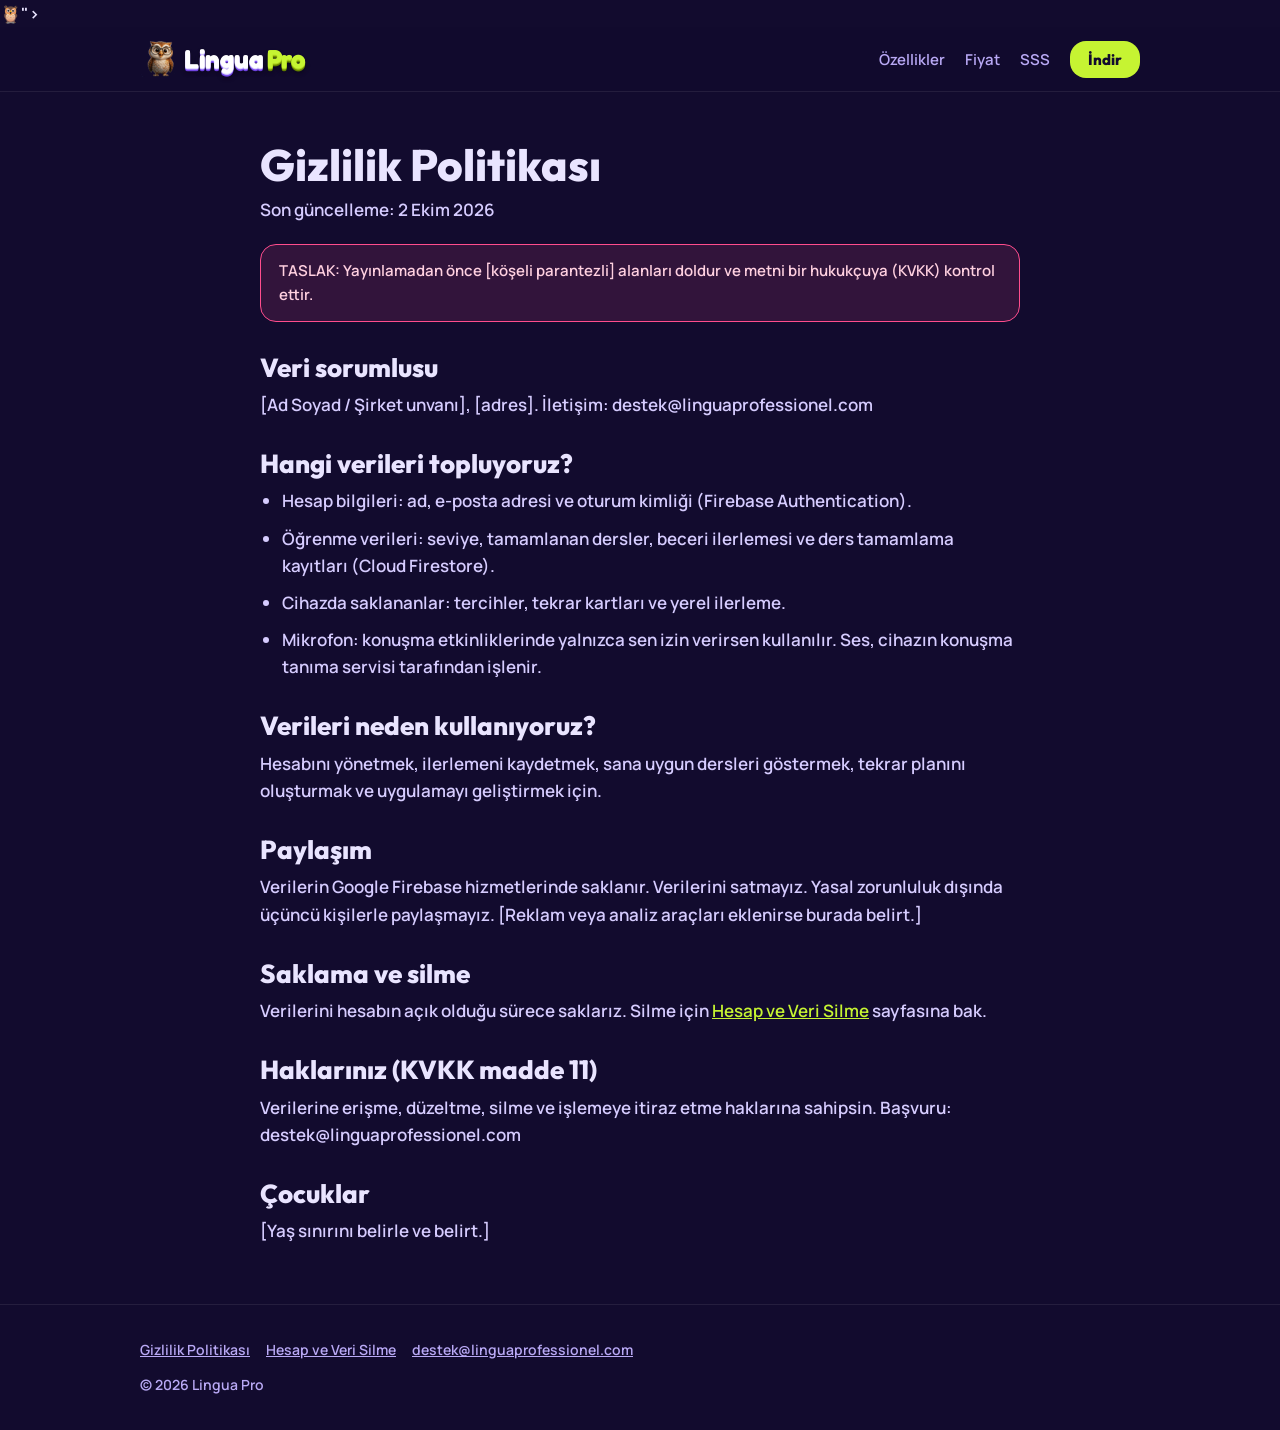
==== gizlilik.html @ c89aff7f "Add files via upload" ====
<!DOCTYPE html><html lang="tr"><head><meta charset="utf-8"><meta name="viewport" content="width=device-width,initial-scale=1"><link rel="icon" type="image/png" sizes="32x32" href="img/favicon-32.png"><link rel="apple-touch-icon" href="img/apple-touch-icon.png"><text y=%22.9em%22 font-size=%2290%22>🦉</text></svg>"><link href="https://fonts.googleapis.com/css2?family=Fredoka:wght@600;700&family=Outfit:wght@500;800&family=Manrope:wght@600;800&display=swap" rel="stylesheet"><link rel="stylesheet" href="style.css"><title>Gizlilik Politikası – Lingua Pro</title><meta name="robots" content="index"></head><body><header><div class="wrap"><a class="logo" href="index.html"><img src="img/favicon-192.png" alt="" width="36" height="36"><span class="wm"><b>Lingua</b><i>Pro</i></span></a><nav><a href="index.html#ozellikler">Özellikler</a><a href="index.html#fiyat">Fiyat</a><a href="index.html#sss">SSS</a><a class="btn" style="padding:9px 18px;font-size:15px;margin-left:20px" href="index.html#indir">İndir</a></nav></div></header>
<main class="wrap doc"><h1>Gizlilik Politikası</h1><p>Son güncelleme: 2 Ekim 2026</p>
<div class="warn">TASLAK: Yayınlamadan önce [köşeli parantezli] alanları doldur ve metni bir hukukçuya (KVKK) kontrol ettir.</div>
<h2>Veri sorumlusu</h2><p>[Ad Soyad / Şirket unvanı], [adres]. İletişim: destek@linguaprofessionel.com</p>
<h2>Hangi verileri topluyoruz?</h2><ul><li>Hesap bilgileri: ad, e-posta adresi ve oturum kimliği (Firebase Authentication).</li><li>Öğrenme verileri: seviye, tamamlanan dersler, beceri ilerlemesi ve ders tamamlama kayıtları (Cloud Firestore).</li><li>Cihazda saklananlar: tercihler, tekrar kartları ve yerel ilerleme.</li><li>Mikrofon: konuşma etkinliklerinde yalnızca sen izin verirsen kullanılır. Ses, cihazın konuşma tanıma servisi tarafından işlenir.</li></ul>
<h2>Verileri neden kullanıyoruz?</h2><p>Hesabını yönetmek, ilerlemeni kaydetmek, sana uygun dersleri göstermek, tekrar planını oluşturmak ve uygulamayı geliştirmek için.</p>
<h2>Paylaşım</h2><p>Verilerin Google Firebase hizmetlerinde saklanır. Verilerini satmayız. Yasal zorunluluk dışında üçüncü kişilerle paylaşmayız. [Reklam veya analiz araçları eklenirse burada belirt.]</p>
<h2>Saklama ve silme</h2><p>Verilerini hesabın açık olduğu sürece saklarız. Silme için <a href="hesap-silme.html">Hesap ve Veri Silme</a> sayfasına bak.</p>
<h2>Haklarınız (KVKK madde 11)</h2><p>Verilerine erişme, düzeltme, silme ve işlemeye itiraz etme haklarına sahipsin. Başvuru: destek@linguaprofessionel.com</p>
<h2>Çocuklar</h2><p>[Yaş sınırını belirle ve belirt.]</p></main>
<footer><div class="wrap"><a href="gizlilik.html">Gizlilik Politikası</a><a href="hesap-silme.html">Hesap ve Veri Silme</a><a href="mailto:destek@linguaprofessionel.com">destek@linguaprofessionel.com</a><p style="margin-top:12px">© 2026 Lingua Pro</p></div></footer></body></html>
---- style.css ----
:root{--bg:#120B2E;--p2:#1E1448;--lilac:#8B5CF6;--lime:#C6F432;--pink:#FF4D8D;--ice:#E9E4FF;--mut:#B9A9F5}
*{box-sizing:border-box;margin:0}html{scroll-behavior:smooth}
body{background:var(--bg);color:var(--ice);font:600 17px/1.6 Manrope,system-ui,sans-serif;overflow-x:hidden}
h1,h2,h3,.logo{font-family:Outfit,Manrope,sans-serif;font-weight:800;line-height:1.05}
a{color:var(--lime)}.wrap{max-width:1040px;margin:auto;padding:0 20px}
header{position:sticky;top:0;z-index:5;background:#120B2Ecc;backdrop-filter:blur(12px);border-bottom:1px solid #ffffff14}
header .wrap{display:flex;align-items:center;justify-content:space-between;height:64px}
.logo{font-size:22px;color:#fff;text-decoration:none}nav a{color:var(--mut);text-decoration:none;margin-left:20px;font-size:15px}nav a:hover{color:var(--lime)}
.btn{display:inline-block;background:var(--lime);color:#120B2E;padding:14px 26px;border-radius:16px;font:800 17px Outfit;text-decoration:none;transition:transform .15s}
.btn:hover{transform:translateY(-3px) rotate(-1deg)}.btn.o{background:none;color:#fff;border:2px solid #ffffff40}
.hero{padding:90px 0 70px;position:relative}
.hero::before{content:'';position:absolute;width:520px;height:520px;right:-120px;top:-60px;background:radial-gradient(#8B5CF6aa,#0000 68%);animation:gl 8s ease-in-out infinite alternate;z-index:-1}
@keyframes gl{to{transform:translate(-80px,50px)}}
.hero h1{font-size:clamp(40px,7vw,76px);max-width:760px}.hero h1 em{font-style:normal;color:var(--lime)}
.hero p{max-width:540px;margin:20px 0 30px;color:var(--mut);font-size:19px}
.logo{display:flex;align-items:center;gap:8px}.owl{width:min(260px,60vw);height:auto;display:block;margin-bottom:10px;filter:drop-shadow(0 18px 30px #0008);animation:wig 2.6s ease-in-out infinite;transform-origin:50% 90%}
@keyframes wig{20%{transform:rotate(-12deg)}40%{transform:rotate(10deg)}60%{transform:rotate(-5deg)}80%{transform:none}}
section{padding:60px 0}h2{font-size:clamp(30px,5vw,44px);margin-bottom:28px}
.grid{display:grid;grid-template-columns:repeat(auto-fit,minmax(230px,1fr));gap:14px}
.card{background:var(--p2);border:1px solid #ffffff18;border-radius:24px;padding:24px;transition:transform .2s}
.card:hover{transform:translateY(-6px)}.card .i{font-size:34px}.card h3{font-size:22px;margin:10px 0 6px}.card p{color:var(--mut);font-size:15px}
.card.l{background:var(--lime);color:#120B2E}.card.l p{color:#3a4a00}.card.p{background:var(--pink);color:#fff}.card.p p{color:#ffe0ec}
.lv{display:flex;gap:10px;flex-wrap:wrap}.lv span{padding:12px 22px;border-radius:99px;background:var(--p2);border:1px solid #ffffff22;font:800 20px Outfit}.lv span.on{background:var(--lilac);color:#fff}
.note{color:var(--mut);font-size:14px;margin-top:14px}
details{background:var(--p2);border-radius:18px;padding:16px 20px;margin-bottom:10px}summary{font:800 18px Outfit;cursor:pointer}details p{margin-top:8px;color:var(--mut)}
footer{border-top:1px solid #ffffff14;padding:34px 0;color:var(--mut);font-size:14px}footer a{color:var(--mut);margin-right:16px}
.doc{padding:50px 0;max-width:760px}.doc h1{font-size:44px;margin-bottom:8px}.doc h2{font-size:26px;margin:32px 0 10px}.doc p,.doc li{color:#d6ccff;margin-bottom:10px}.doc ul{padding-left:22px}
.warn{background:#FF4D8D22;border:1px solid var(--pink);border-radius:16px;padding:14px 18px;margin:20px 0;color:#ffd0e0;font-size:15px}
.rv{opacity:0;transform:translateY(28px);transition:.7s cubic-bezier(.2,.9,.3,1)}.rv.in{opacity:1;transform:none}
@media(max-width:640px){nav a:not(.btn){display:none}}
@media(prefers-reduced-motion:reduce){*{animation:none!important;transition:none!important}.rv{opacity:1;transform:none}}

.wm{font-family:Fredoka,Outfit,sans-serif;font-weight:700;letter-spacing:-.01em;line-height:1;display:inline-block;font-size:26px}
.wm b,.wm i{font-weight:700;font-style:normal}
.wm b{color:#fff;text-shadow:0 .025em 0 #ddd6ff,0 .05em 0 #bdb0f7,0 .075em 0 #8B5CF6,0 .1em 0 #6a3fdc,0 .16em .22em #0007}
.wm i{color:var(--lime);margin-left:.16em;text-shadow:0 .025em 0 #aed21f,0 .05em 0 #93b315,0 .075em 0 #789700,0 .1em 0 #5f7a00,0 .16em .22em #0007}
.wm.big{display:block;font-size:clamp(46px,9vw,84px);margin:4px 0 26px}
.wm.big::after{content:'';display:block;height:.28em;width:62%;margin:.12em 0 0 6%;background:url("data:image/svg+xml,%3Csvg xmlns='http://www.w3.org/2000/svg' viewBox='0 0 240 26' preserveAspectRatio='none'%3E%3Cpath d='M4 16C50 28 130 2 236 9' fill='none' stroke='%23C6F432' stroke-width='7' stroke-linecap='round'/%3E%3C/svg%3E") no-repeat;background-size:100% 100%;filter:drop-shadow(0 3px 0 #5f7a00);animation:sw 1.2s .3s both}
@keyframes sw{from{clip-path:inset(0 100% 0 0)}to{clip-path:inset(0 0 0 0)}}
.hero h1{font-size:clamp(30px,5vw,52px)}
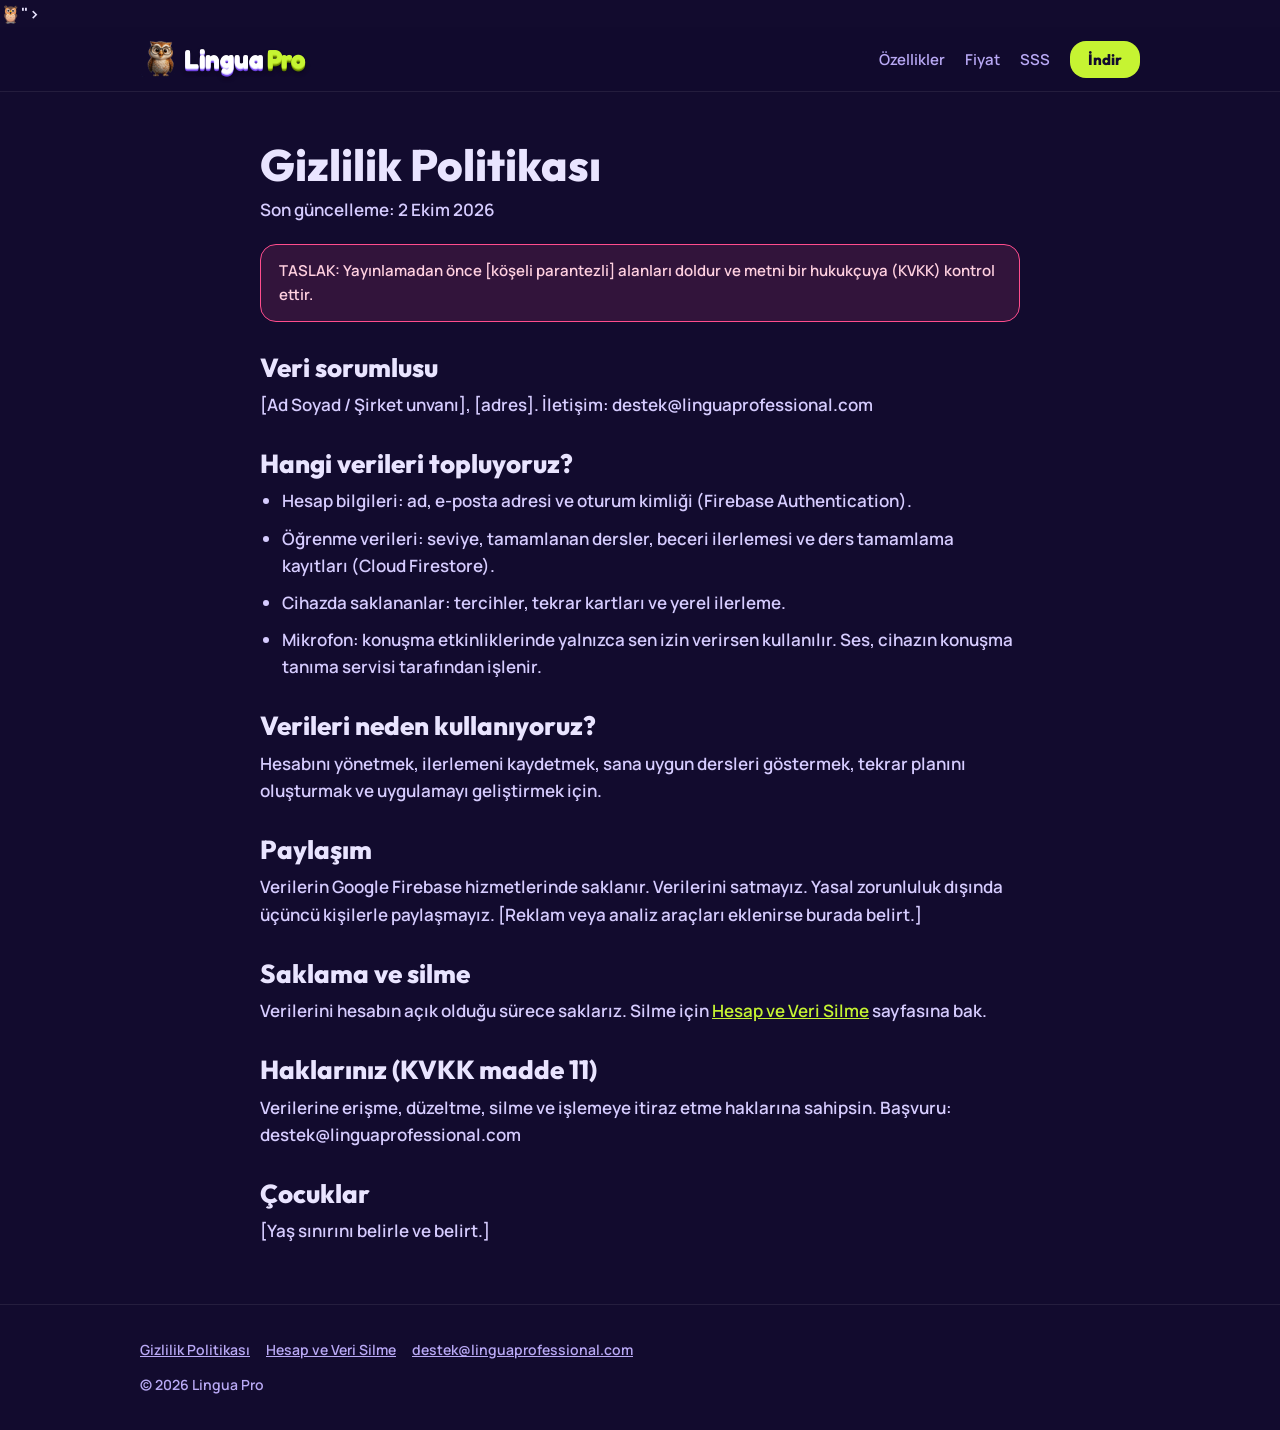
==== commit 69b377e1: "Site düzeltmeleri: bozuk head etiketi kaldırıldı; alan adı yazımı linguaprofessional.com olarak düze" ====
--- a/gizlilik.html
+++ b/gizlilik.html
@@ -1,11 +1,11 @@
 <!DOCTYPE html><html lang="tr"><head><meta charset="utf-8"><meta name="viewport" content="width=device-width,initial-scale=1"><link rel="icon" type="image/png" sizes="32x32" href="img/favicon-32.png"><link rel="apple-touch-icon" href="img/apple-touch-icon.png"><text y=%22.9em%22 font-size=%2290%22>🦉</text></svg>"><link href="https://fonts.googleapis.com/css2?family=Fredoka:wght@600;700&family=Outfit:wght@500;800&family=Manrope:wght@600;800&display=swap" rel="stylesheet"><link rel="stylesheet" href="style.css"><title>Gizlilik Politikası – Lingua Pro</title><meta name="robots" content="index"></head><body><header><div class="wrap"><a class="logo" href="index.html"><img src="img/favicon-192.png" alt="" width="36" height="36"><span class="wm"><b>Lingua</b><i>Pro</i></span></a><nav><a href="index.html#ozellikler">Özellikler</a><a href="index.html#fiyat">Fiyat</a><a href="index.html#sss">SSS</a><a class="btn" style="padding:9px 18px;font-size:15px;margin-left:20px" href="index.html#indir">İndir</a></nav></div></header>
 <main class="wrap doc"><h1>Gizlilik Politikası</h1><p>Son güncelleme: 2 Ekim 2026</p>
 <div class="warn">TASLAK: Yayınlamadan önce [köşeli parantezli] alanları doldur ve metni bir hukukçuya (KVKK) kontrol ettir.</div>
-<h2>Veri sorumlusu</h2><p>[Ad Soyad / Şirket unvanı], [adres]. İletişim: destek@linguaprofessionel.com</p>
+<h2>Veri sorumlusu</h2><p>[Ad Soyad / Şirket unvanı], [adres]. İletişim: destek@linguaprofessional.com</p>
 <h2>Hangi verileri topluyoruz?</h2><ul><li>Hesap bilgileri: ad, e-posta adresi ve oturum kimliği (Firebase Authentication).</li><li>Öğrenme verileri: seviye, tamamlanan dersler, beceri ilerlemesi ve ders tamamlama kayıtları (Cloud Firestore).</li><li>Cihazda saklananlar: tercihler, tekrar kartları ve yerel ilerleme.</li><li>Mikrofon: konuşma etkinliklerinde yalnızca sen izin verirsen kullanılır. Ses, cihazın konuşma tanıma servisi tarafından işlenir.</li></ul>
 <h2>Verileri neden kullanıyoruz?</h2><p>Hesabını yönetmek, ilerlemeni kaydetmek, sana uygun dersleri göstermek, tekrar planını oluşturmak ve uygulamayı geliştirmek için.</p>
 <h2>Paylaşım</h2><p>Verilerin Google Firebase hizmetlerinde saklanır. Verilerini satmayız. Yasal zorunluluk dışında üçüncü kişilerle paylaşmayız. [Reklam veya analiz araçları eklenirse burada belirt.]</p>
 <h2>Saklama ve silme</h2><p>Verilerini hesabın açık olduğu sürece saklarız. Silme için <a href="hesap-silme.html">Hesap ve Veri Silme</a> sayfasına bak.</p>
-<h2>Haklarınız (KVKK madde 11)</h2><p>Verilerine erişme, düzeltme, silme ve işlemeye itiraz etme haklarına sahipsin. Başvuru: destek@linguaprofessionel.com</p>
+<h2>Haklarınız (KVKK madde 11)</h2><p>Verilerine erişme, düzeltme, silme ve işlemeye itiraz etme haklarına sahipsin. Başvuru: destek@linguaprofessional.com</p>
 <h2>Çocuklar</h2><p>[Yaş sınırını belirle ve belirt.]</p></main>
-<footer><div class="wrap"><a href="gizlilik.html">Gizlilik Politikası</a><a href="hesap-silme.html">Hesap ve Veri Silme</a><a href="mailto:destek@linguaprofessionel.com">destek@linguaprofessionel.com</a><p style="margin-top:12px">© 2026 Lingua Pro</p></div></footer></body></html>
+<footer><div class="wrap"><a href="gizlilik.html">Gizlilik Politikası</a><a href="hesap-silme.html">Hesap ve Veri Silme</a><a href="mailto:destek@linguaprofessional.com">destek@linguaprofessional.com</a><p style="margin-top:12px">© 2026 Lingua Pro</p></div></footer></body></html>
